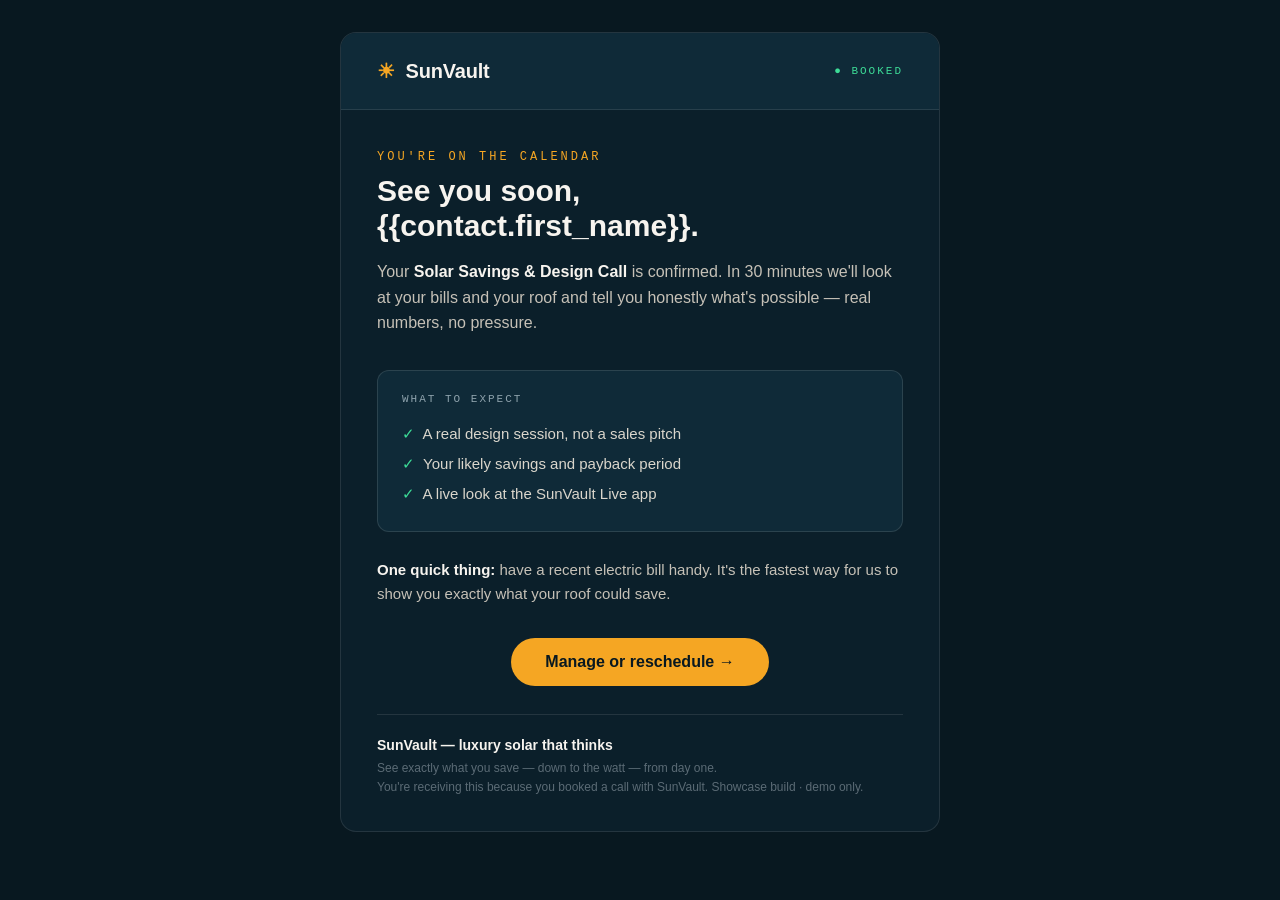
==== emails/01-booking-confirmation.html @ 573a0fbe "SunVault capstone: smart-solar lead-gen system Complete lead-gen system for SunVault (luxury solar +" ====
<!DOCTYPE html>
<html lang="en" xmlns="http://www.w3.org/1999/xhtml">
<head>
<meta charset="utf-8" />
<meta name="viewport" content="width=device-width, initial-scale=1.0" />
<meta http-equiv="X-UA-Compatible" content="IE=edge" />
<title>Your Solar Savings &amp; Design Call is booked</title>
<!--[if mso]><style>body,table,td{font-family:Arial,Helvetica,sans-serif !important}</style><![endif]-->
</head>
<body style="margin:0;padding:0;background-color:#081820;">
<!-- preheader -->
<div style="display:none;max-height:0;overflow:hidden;opacity:0;color:#081820;font-size:1px;line-height:1px;">
  You're on the calendar. Here's what to expect on your SunVault call.
</div>
<table role="presentation" width="100%" cellpadding="0" cellspacing="0" style="background-color:#081820;">
  <tr>
    <td align="center" style="padding:32px 16px;">
      <table role="presentation" width="600" cellpadding="0" cellspacing="0" style="width:600px;max-width:600px;background-color:#0B1F2A;border-radius:16px;overflow:hidden;border:1px solid rgba(247,244,239,0.10);">

        <!-- header -->
        <tr>
          <td style="padding:26px 36px;background-color:#0F2A38;border-bottom:1px solid rgba(247,244,239,0.10);">
            <table role="presentation" cellpadding="0" cellspacing="0" width="100%"><tr>
              <td style="font-family:'Segoe UI',Arial,sans-serif;font-size:20px;font-weight:700;color:#F7F4EF;letter-spacing:-0.2px;">
                <span style="color:#F5A623;">&#9728;</span>&nbsp; SunVault
              </td>
              <td align="right" style="font-family:'Courier New',monospace;font-size:11px;letter-spacing:2px;text-transform:uppercase;color:#3DDC97;">
                &#9679; Booked
              </td>
            </tr></table>
          </td>
        </tr>

        <!-- hero band -->
        <tr>
          <td style="padding:40px 36px 8px;">
            <p style="margin:0 0 10px;font-family:'Courier New',monospace;font-size:12px;letter-spacing:3px;text-transform:uppercase;color:#F5A623;">You're on the calendar</p>
            <h1 style="margin:0;font-family:'Segoe UI',Arial,sans-serif;font-size:30px;line-height:1.15;font-weight:700;color:#F7F4EF;">
              See you soon, {{contact.first_name}}.
            </h1>
            <p style="margin:16px 0 0;font-family:'Segoe UI',Arial,sans-serif;font-size:16px;line-height:1.6;color:#C6C1B7;">
              Your <strong style="color:#F7F4EF;">Solar Savings &amp; Design Call</strong> is confirmed. In 30 minutes we'll look at your bills and your roof and tell you honestly what's possible &mdash; real numbers, no pressure.
            </p>
          </td>
        </tr>

        <!-- what to expect card -->
        <tr>
          <td style="padding:26px 36px 8px;">
            <table role="presentation" width="100%" cellpadding="0" cellspacing="0" style="background-color:#0F2A38;border:1px solid rgba(247,244,239,0.12);border-radius:12px;">
              <tr><td style="padding:22px 24px;">
                <p style="margin:0 0 14px;font-family:'Courier New',monospace;font-size:11px;letter-spacing:2px;text-transform:uppercase;color:#8FA3AD;">What to expect</p>
                <table role="presentation" width="100%" cellpadding="0" cellspacing="0">
                  <tr><td style="padding:6px 0;font-family:'Segoe UI',Arial,sans-serif;font-size:15px;color:#DAD6CC;"><span style="color:#3DDC97;">&#10003;</span>&nbsp;&nbsp;A real design session, not a sales pitch</td></tr>
                  <tr><td style="padding:6px 0;font-family:'Segoe UI',Arial,sans-serif;font-size:15px;color:#DAD6CC;"><span style="color:#3DDC97;">&#10003;</span>&nbsp;&nbsp;Your likely savings and payback period</td></tr>
                  <tr><td style="padding:6px 0;font-family:'Segoe UI',Arial,sans-serif;font-size:15px;color:#DAD6CC;"><span style="color:#3DDC97;">&#10003;</span>&nbsp;&nbsp;A live look at the SunVault Live app</td></tr>
                </table>
              </td></tr>
            </table>
          </td>
        </tr>

        <!-- prep line -->
        <tr>
          <td style="padding:18px 36px 4px;">
            <p style="margin:0;font-family:'Segoe UI',Arial,sans-serif;font-size:15px;line-height:1.6;color:#C6C1B7;">
              <strong style="color:#F7F4EF;">One quick thing:</strong> have a recent electric bill handy. It's the fastest way for us to show you exactly what your roof could save.
            </p>
          </td>
        </tr>

        <!-- CTA -->
        <tr>
          <td align="center" style="padding:28px 36px 8px;">
            <table role="presentation" cellpadding="0" cellspacing="0"><tr>
              <td style="border-radius:999px;background-color:#F5A623;">
                <a href="https://api.leadconnectorhq.com/widget/booking/HYbkri3gw1CDqlj1TGjp" style="display:inline-block;padding:15px 34px;font-family:'Segoe UI',Arial,sans-serif;font-size:16px;font-weight:700;color:#081820;text-decoration:none;border-radius:999px;">Manage or reschedule &rarr;</a>
              </td>
            </tr></table>
          </td>
        </tr>

        <tr><td style="padding:20px 36px 0;"><div style="height:1px;background-color:rgba(247,244,239,0.10);line-height:1px;">&nbsp;</div></td></tr>

        <!-- footer -->
        <tr>
          <td style="padding:22px 36px 34px;">
            <p style="margin:0 0 6px;font-family:'Segoe UI',Arial,sans-serif;font-size:14px;font-weight:700;color:#F7F4EF;">SunVault &mdash; luxury solar that thinks</p>
            <p style="margin:0;font-family:'Segoe UI',Arial,sans-serif;font-size:12px;line-height:1.6;color:#5B6B75;">
              See exactly what you save &mdash; down to the watt &mdash; from day one.<br />
              You're receiving this because you booked a call with SunVault. Showcase build &middot; demo only.
            </p>
          </td>
        </tr>

      </table>
    </td>
  </tr>
</table>
</body>
</html>
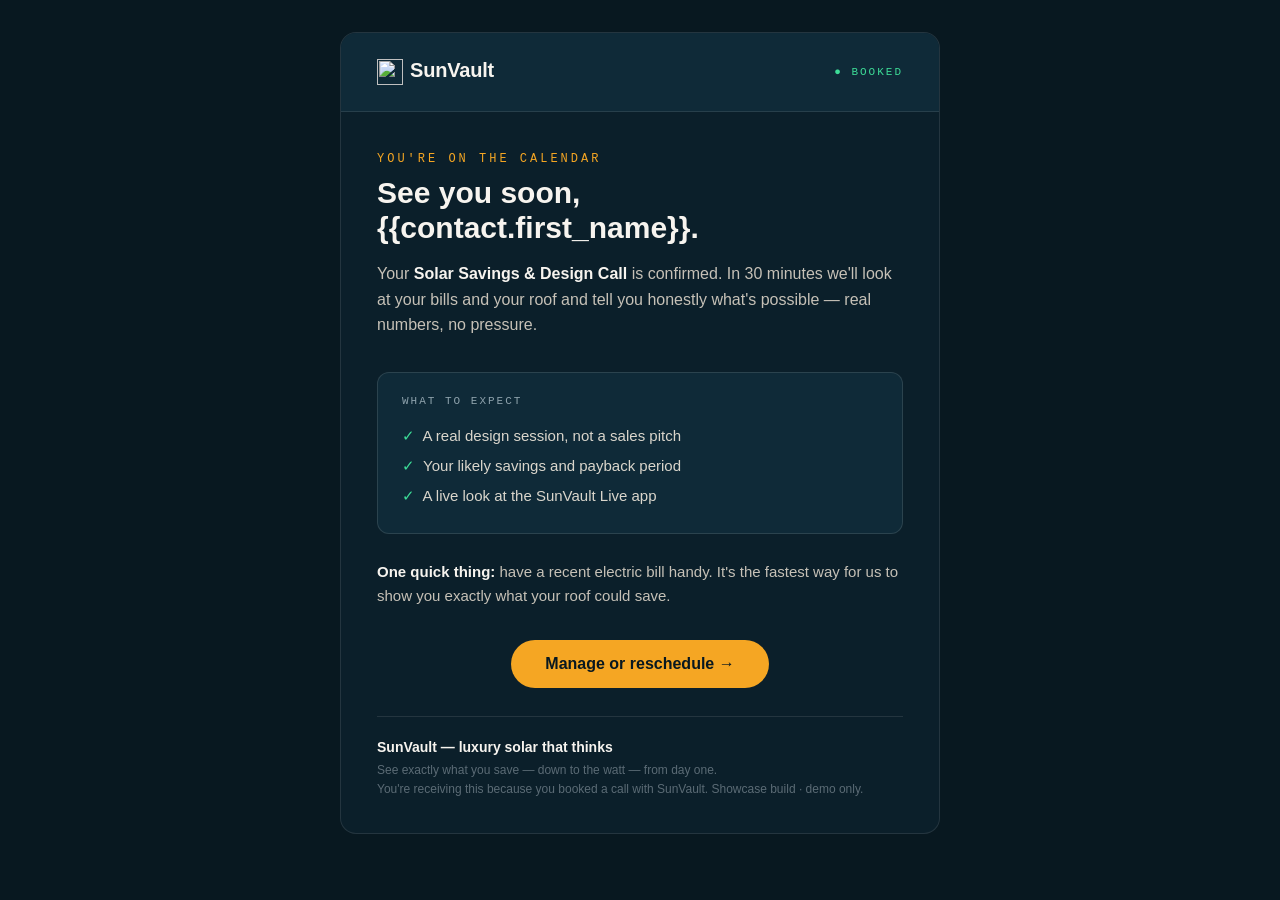
==== commit a1216174: "Emails: use real SunVault logo mark for brand consistency Replace emoji sun with hosted logo PNG in " ====
--- a/emails/01-booking-confirmation.html
+++ b/emails/01-booking-confirmation.html
@@ -22,7 +22,7 @@
           <td style="padding:26px 36px;background-color:#0F2A38;border-bottom:1px solid rgba(247,244,239,0.10);">
             <table role="presentation" cellpadding="0" cellspacing="0" width="100%"><tr>
               <td style="font-family:'Segoe UI',Arial,sans-serif;font-size:20px;font-weight:700;color:#F7F4EF;letter-spacing:-0.2px;">
-                <span style="color:#F5A623;">&#9728;</span>&nbsp; SunVault
+                <img src="https://raw.githubusercontent.com/lw1414/sun-vault/main/logo/sunvault-mark-512.png" width="26" height="26" alt="" style="vertical-align:middle;border:0;display:inline-block;margin-right:7px;" />SunVault
               </td>
               <td align="right" style="font-family:'Courier New',monospace;font-size:11px;letter-spacing:2px;text-transform:uppercase;color:#3DDC97;">
                 &#9679; Booked
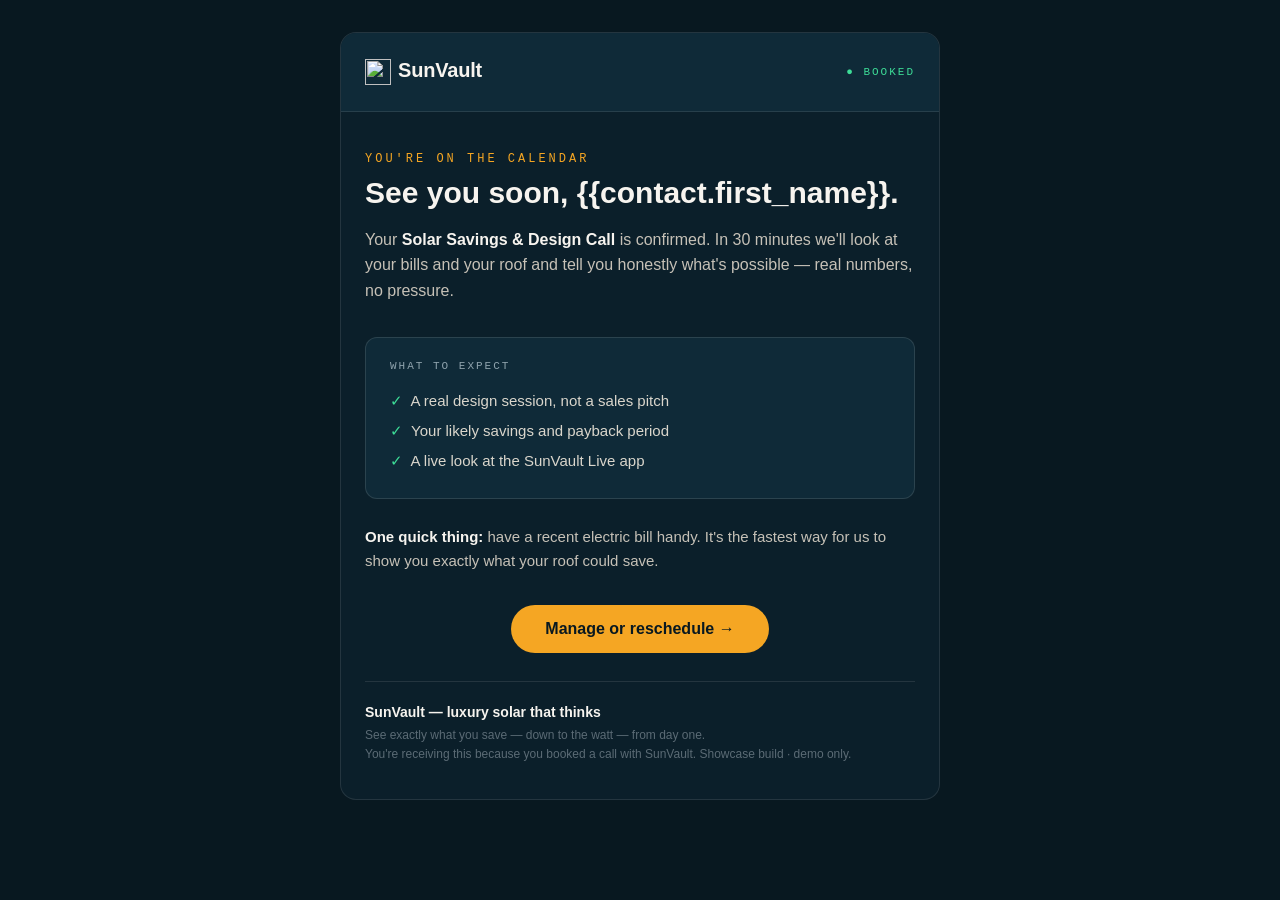
==== commit 9fd550fb: "Emails: make fully responsive (fluid width + trimmed padding) Fix mobile/tablet cropping: inner tabl" ====
--- a/emails/01-booking-confirmation.html
+++ b/emails/01-booking-confirmation.html
@@ -15,11 +15,11 @@
 <table role="presentation" width="100%" cellpadding="0" cellspacing="0" style="background-color:#081820;">
   <tr>
     <td align="center" style="padding:32px 16px;">
-      <table role="presentation" width="600" cellpadding="0" cellspacing="0" style="width:600px;max-width:600px;background-color:#0B1F2A;border-radius:16px;overflow:hidden;border:1px solid rgba(247,244,239,0.10);">
+      <table role="presentation" width="100%" cellpadding="0" cellspacing="0" style="width:100%;max-width:600px;background-color:#0B1F2A;border-radius:16px;overflow:hidden;border:1px solid rgba(247,244,239,0.10);">
 
         <!-- header -->
         <tr>
-          <td style="padding:26px 36px;background-color:#0F2A38;border-bottom:1px solid rgba(247,244,239,0.10);">
+          <td style="padding:26px 24px;background-color:#0F2A38;border-bottom:1px solid rgba(247,244,239,0.10);">
             <table role="presentation" cellpadding="0" cellspacing="0" width="100%"><tr>
               <td style="font-family:'Segoe UI',Arial,sans-serif;font-size:20px;font-weight:700;color:#F7F4EF;letter-spacing:-0.2px;">
                 <img src="https://raw.githubusercontent.com/lw1414/sun-vault/main/logo/sunvault-mark-512.png" width="26" height="26" alt="" style="vertical-align:middle;border:0;display:inline-block;margin-right:7px;" />SunVault
@@ -33,7 +33,7 @@
 
         <!-- hero band -->
         <tr>
-          <td style="padding:40px 36px 8px;">
+          <td style="padding:40px 24px 8px;">
             <p style="margin:0 0 10px;font-family:'Courier New',monospace;font-size:12px;letter-spacing:3px;text-transform:uppercase;color:#F5A623;">You're on the calendar</p>
             <h1 style="margin:0;font-family:'Segoe UI',Arial,sans-serif;font-size:30px;line-height:1.15;font-weight:700;color:#F7F4EF;">
               See you soon, {{contact.first_name}}.
@@ -46,7 +46,7 @@
 
         <!-- what to expect card -->
         <tr>
-          <td style="padding:26px 36px 8px;">
+          <td style="padding:26px 24px 8px;">
             <table role="presentation" width="100%" cellpadding="0" cellspacing="0" style="background-color:#0F2A38;border:1px solid rgba(247,244,239,0.12);border-radius:12px;">
               <tr><td style="padding:22px 24px;">
                 <p style="margin:0 0 14px;font-family:'Courier New',monospace;font-size:11px;letter-spacing:2px;text-transform:uppercase;color:#8FA3AD;">What to expect</p>
@@ -62,7 +62,7 @@
 
         <!-- prep line -->
         <tr>
-          <td style="padding:18px 36px 4px;">
+          <td style="padding:18px 24px 4px;">
             <p style="margin:0;font-family:'Segoe UI',Arial,sans-serif;font-size:15px;line-height:1.6;color:#C6C1B7;">
               <strong style="color:#F7F4EF;">One quick thing:</strong> have a recent electric bill handy. It's the fastest way for us to show you exactly what your roof could save.
             </p>
@@ -71,7 +71,7 @@
 
         <!-- CTA -->
         <tr>
-          <td align="center" style="padding:28px 36px 8px;">
+          <td align="center" style="padding:28px 24px 8px;">
             <table role="presentation" cellpadding="0" cellspacing="0"><tr>
               <td style="border-radius:999px;background-color:#F5A623;">
                 <a href="https://api.leadconnectorhq.com/widget/booking/HYbkri3gw1CDqlj1TGjp" style="display:inline-block;padding:15px 34px;font-family:'Segoe UI',Arial,sans-serif;font-size:16px;font-weight:700;color:#081820;text-decoration:none;border-radius:999px;">Manage or reschedule &rarr;</a>
@@ -80,11 +80,11 @@
           </td>
         </tr>
 
-        <tr><td style="padding:20px 36px 0;"><div style="height:1px;background-color:rgba(247,244,239,0.10);line-height:1px;">&nbsp;</div></td></tr>
+        <tr><td style="padding:20px 24px 0;"><div style="height:1px;background-color:rgba(247,244,239,0.10);line-height:1px;">&nbsp;</div></td></tr>
 
         <!-- footer -->
         <tr>
-          <td style="padding:22px 36px 34px;">
+          <td style="padding:22px 24px 34px;">
             <p style="margin:0 0 6px;font-family:'Segoe UI',Arial,sans-serif;font-size:14px;font-weight:700;color:#F7F4EF;">SunVault &mdash; luxury solar that thinks</p>
             <p style="margin:0;font-family:'Segoe UI',Arial,sans-serif;font-size:12px;line-height:1.6;color:#5B6B75;">
               See exactly what you save &mdash; down to the watt &mdash; from day one.<br />
